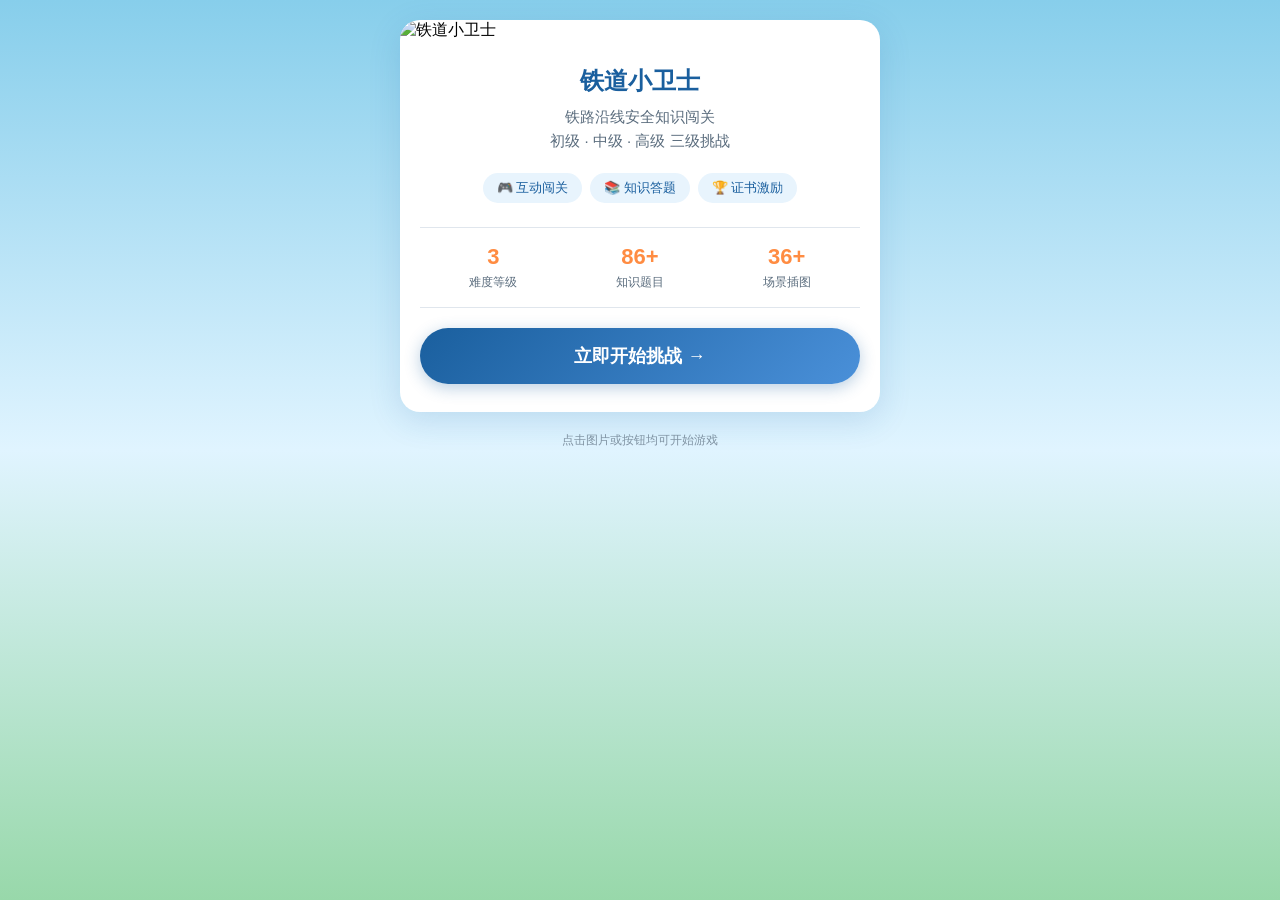
==== promo.html @ 761c8b7b "Add promo landing page" ====
<!DOCTYPE html>
<html lang="zh-CN">
<head>
  <meta charset="UTF-8">
  <meta name="viewport" content="width=device-width, initial-scale=1.0, maximum-scale=1.0, user-scalable=no">
  <meta name="description" content="铁道小卫士 - 铁路沿线安全知识闯关">
  <title>铁道小卫士 · 铁路沿线安全知识闯关</title>
  <style>
    * { margin: 0; padding: 0; box-sizing: border-box; }
    body {
      font-family: "PingFang SC", "Microsoft YaHei", sans-serif;
      background: linear-gradient(180deg, #87CEEB 0%, #E0F4FF 50%, #98D8AA 100%);
      min-height: 100vh;
      display: flex;
      flex-direction: column;
      align-items: center;
      padding: 20px 16px 40px;
    }
    .promo-card {
      width: 100%;
      max-width: 480px;
      background: #fff;
      border-radius: 20px;
      overflow: hidden;
      box-shadow: 0 8px 32px rgba(26, 95, 158, 0.15);
    }
    .promo-image {
      width: 100%;
      display: block;
      cursor: pointer;
    }
    .promo-content {
      padding: 24px 20px 28px;
      text-align: center;
    }
    .promo-title {
      font-size: 24px;
      font-weight: 800;
      color: #1A5F9E;
      margin-bottom: 8px;
    }
    .promo-subtitle {
      font-size: 15px;
      color: #5A6C7D;
      margin-bottom: 20px;
      line-height: 1.6;
    }
    .promo-tags {
      display: flex;
      justify-content: center;
      gap: 8px;
      margin-bottom: 24px;
      flex-wrap: wrap;
    }
    .promo-tag {
      background: #E8F4FD;
      color: #1A5F9E;
      padding: 6px 14px;
      border-radius: 20px;
      font-size: 13px;
      font-weight: 500;
    }
    .start-btn {
      display: block;
      width: 100%;
      padding: 16px 32px;
      background: linear-gradient(135deg, #1A5F9E 0%, #4A90D9 100%);
      color: #fff;
      font-size: 18px;
      font-weight: 700;
      border: none;
      border-radius: 50px;
      cursor: pointer;
      text-decoration: none;
      box-shadow: 0 4px 16px rgba(26, 95, 158, 0.3);
      transition: transform 0.2s, box-shadow 0.2s;
    }
    .start-btn:active {
      transform: scale(0.97);
      box-shadow: 0 2px 8px rgba(26, 95, 158, 0.3);
    }
    .promo-features {
      display: flex;
      justify-content: space-around;
      margin: 24px 0 20px;
      padding: 16px 0;
      border-top: 1px solid #E0E6ED;
      border-bottom: 1px solid #E0E6ED;
    }
    .feature-item {
      text-align: center;
    }
    .feature-num {
      font-size: 22px;
      font-weight: 800;
      color: #FF8C42;
    }
    .feature-label {
      font-size: 12px;
      color: #5A6C7D;
      margin-top: 4px;
    }
    .footer-tip {
      margin-top: 20px;
      text-align: center;
      font-size: 12px;
      color: #5A6C7D;
      opacity: 0.7;
    }
  </style>
</head>
<body>
  <div class="promo-card">
    <img class="promo-image" src="https://cdn.jsdelivr.net/gh/wanderwrs/railway-safety-images@main/images/promo_banner.jpg" alt="铁道小卫士" onclick="startGame()" onerror="this.onerror=null;this.src='images/promo_banner.jpg'" />
    <div class="promo-content">
      <h1 class="promo-title">铁道小卫士</h1>
      <p class="promo-subtitle">铁路沿线安全知识闯关<br/>初级 · 中级 · 高级 三级挑战</p>
      <div class="promo-tags">
        <span class="promo-tag">🎮 互动闯关</span>
        <span class="promo-tag">📚 知识答题</span>
        <span class="promo-tag">🏆 证书激励</span>
      </div>
      <div class="promo-features">
        <div class="feature-item">
          <div class="feature-num">3</div>
          <div class="feature-label">难度等级</div>
        </div>
        <div class="feature-item">
          <div class="feature-num">86+</div>
          <div class="feature-label">知识题目</div>
        </div>
        <div class="feature-item">
          <div class="feature-num">36+</div>
          <div class="feature-label">场景插图</div>
        </div>
      </div>
      <button class="start-btn" onclick="startGame()">立即开始挑战 →</button>
    </div>
  </div>
  <p class="footer-tip">点击图片或按钮均可开始游戏</p>

  <script>
    function startGame() {
      window.location.href = 'index.html';
    }
  </script>
</body>
</html>
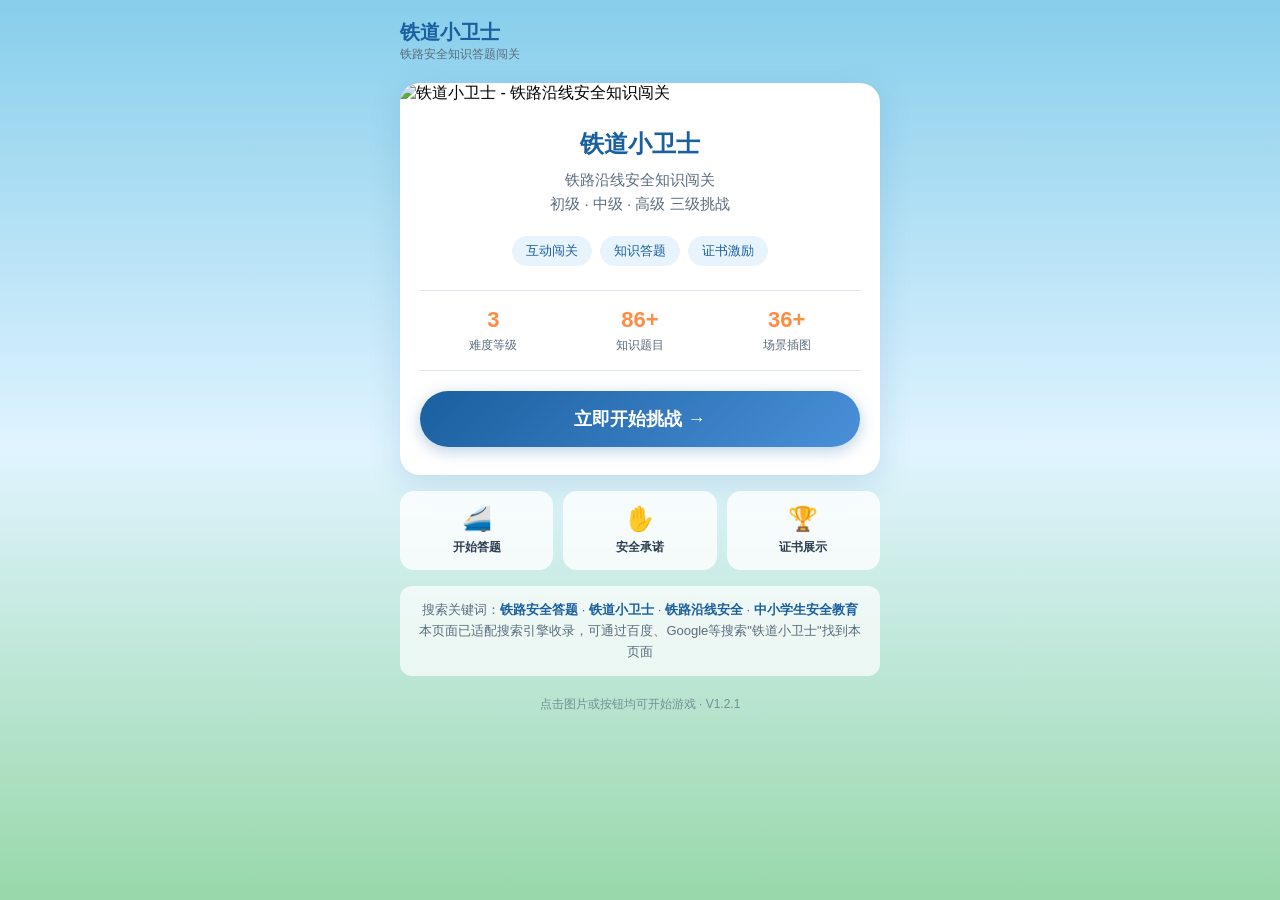
==== commit c0d6dc20: "add logo, SEO, quick nav, structured data to promo page" ====
--- a/promo.html
+++ b/promo.html
@@ -3,8 +3,61 @@
 <head>
   <meta charset="UTF-8">
   <meta name="viewport" content="width=device-width, initial-scale=1.0, maximum-scale=1.0, user-scalable=no">
-  <meta name="description" content="铁道小卫士 - 铁路沿线安全知识闯关">
-  <title>铁道小卫士 · 铁路沿线安全知识闯关</title>
+
+  <!-- ===== SEO 搜索优化 ===== -->
+  <title>铁道小卫士 · 铁路安全知识答题闯关 H5</title>
+  <meta name="description" content="铁道小卫士是一款面向中小学生的铁路沿线安全知识互动答题H5。通过闯关挑战、场景互动、知识问答等形式，学习铁路安全法规和应急常识。初级、中级、高级三级难度，含86+道题目，支持在线答题和证书生成。">
+  <meta name="keywords" content="铁路安全,安全答题,铁路知识,铁道小卫士,铁路沿线安全,中小学生安全教育,铁路普法,安全闯关,在线答题,知识竞赛">
+  <meta name="author" content="铁道小卫士">
+  <meta name="robots" content="index, follow">
+
+  <!-- ===== Open Graph 社交分享 ===== -->
+  <meta property="og:title" content="铁道小卫士 · 铁路安全知识答题闯关">
+  <meta property="og:description" content="面向中小学生的铁路沿线安全知识互动答题H5。闯关挑战、场景互动、知识问答，学习铁路安全法规。">
+  <meta property="og:image" content="https://cdn.jsdelivr.net/gh/wanderwrs/railway-safety-images@main/images/promo_banner_new.jpg">
+  <meta property="og:type" content="website">
+  <meta property="og:url" content="https://wanderwrs.github.io/railway-safety-h5/promo.html">
+  <meta property="og:site_name" content="铁道小卫士">
+
+  <!-- ===== 微信分享 ===== -->
+  <meta name="twitter:card" content="summary_large_image">
+  <meta name="twitter:title" content="铁道小卫士 · 铁路安全知识答题闯关">
+  <meta name="twitter:description" content="面向中小学生的铁路沿线安全知识互动答题H5">
+  <meta name="twitter:image" content="https://cdn.jsdelivr.net/gh/wanderwrs/railway-safety-images@main/images/promo_banner_new.jpg">
+
+  <!-- ===== Favicon ===== -->
+  <link rel="icon" type="image/jpeg" href="https://cdn.jsdelivr.net/gh/wanderwrs/railway-safety-images@main/images/logo.jpg">
+  <link rel="apple-touch-icon" href="https://cdn.jsdelivr.net/gh/wanderwrs/railway-safety-images@main/images/logo.jpg">
+
+  <!-- ===== 结构化数据（搜索引擎收录） ===== -->
+  <script type="application/ld+json">
+  {
+    "@context": "https://schema.org",
+    "@type": "EducationalApplication",
+    "name": "铁道小卫士 - 铁路沿线安全知识闯关",
+    "description": "面向中小学生的铁路沿线安全知识互动答题H5，含初级、中级、高级三个难度等级，86+道知识题目，支持在线答题和证书生成。",
+    "applicationCategory": "EducationalApplication",
+    "operatingSystem": "Web Browser",
+    "url": "https://wanderwrs.github.io/railway-safety-h5/promo.html",
+    "image": "https://cdn.jsdelivr.net/gh/wanderwrs/railway-safety-images@main/images/promo_banner_new.jpg",
+    "offers": {
+      "@type": "Offer",
+      "price": "0",
+      "priceCurrency": "CNY"
+    },
+    "educationalUse": "铁路安全教育",
+    "audience": {
+      "@type": "EducationalAudience",
+      "educationalRole": "学生"
+    },
+    "aggregateRating": {
+      "@type": "AggregateRating",
+      "ratingValue": "5",
+      "ratingCount": "1"
+    }
+  }
+  </script>
+
   <style>
     * { margin: 0; padding: 0; box-sizing: border-box; }
     body {
@@ -16,6 +69,40 @@
       align-items: center;
       padding: 20px 16px 40px;
     }
+
+    /* ===== 顶部 Logo 栏 ===== */
+    .promo-header {
+      display: flex;
+      align-items: center;
+      gap: 12px;
+      margin-bottom: 20px;
+      max-width: 480px;
+      width: 100%;
+    }
+    .promo-logo {
+      width: 48px;
+      height: 48px;
+      border-radius: 12px;
+      object-fit: cover;
+      flex-shrink: 0;
+      box-shadow: 0 2px 12px rgba(26, 95, 158, 0.2);
+    }
+    .promo-logo-text {
+      display: flex;
+      flex-direction: column;
+    }
+    .promo-logo-title {
+      font-size: 20px;
+      font-weight: 800;
+      color: #1A5F9E;
+      line-height: 1.2;
+    }
+    .promo-logo-desc {
+      font-size: 12px;
+      color: #5A6C7D;
+      margin-top: 2px;
+    }
+
     .promo-card {
       width: 100%;
       max-width: 480px;
@@ -107,18 +194,79 @@
       color: #5A6C7D;
       opacity: 0.7;
     }
+
+    /* ===== 搜索引导 ===== */
+    .search-hint {
+      max-width: 480px;
+      width: 100%;
+      margin-top: 16px;
+      padding: 14px 16px;
+      background: rgba(255,255,255,0.7);
+      border-radius: 12px;
+      text-align: center;
+      font-size: 13px;
+      color: #5A6C7D;
+      line-height: 1.6;
+    }
+    .search-hint b {
+      color: #1A5F9E;
+    }
+
+    /* ===== 快速入口按钮 ===== */
+    .quick-nav {
+      display: flex;
+      gap: 10px;
+      max-width: 480px;
+      width: 100%;
+      margin-top: 16px;
+    }
+    .quick-nav-item {
+      flex: 1;
+      display: flex;
+      flex-direction: column;
+      align-items: center;
+      gap: 6px;
+      padding: 14px 8px;
+      background: rgba(255,255,255,0.8);
+      border-radius: 14px;
+      text-decoration: none;
+      transition: all 0.2s;
+    }
+    .quick-nav-item:active {
+      transform: scale(0.96);
+      background: rgba(255,255,255,1);
+    }
+    .quick-nav-icon {
+      font-size: 24px;
+    }
+    .quick-nav-label {
+      font-size: 12px;
+      color: #2C3E50;
+      font-weight: 600;
+    }
   </style>
 </head>
 <body>
+
+  <!-- ===== 顶部 Logo 栏 ===== -->
+  <div class="promo-header">
+    <img class="promo-logo" src="https://cdn.jsdelivr.net/gh/wanderwrs/railway-safety-images@main/images/logo.jpg" alt="铁道小卫士Logo" onerror="this.onerror=null;this.style.display='none'" />
+    <div class="promo-logo-text">
+      <span class="promo-logo-title">铁道小卫士</span>
+      <span class="promo-logo-desc">铁路安全知识答题闯关</span>
+    </div>
+  </div>
+
+  <!-- ===== 推广卡片 ===== -->
   <div class="promo-card">
-    <img class="promo-image" src="https://cdn.jsdelivr.net/gh/wanderwrs/railway-safety-images@main/images/promo_banner.jpg" alt="铁道小卫士" onclick="startGame()" onerror="this.onerror=null;this.src='images/promo_banner.jpg'" />
+    <img class="promo-image" src="https://cdn.jsdelivr.net/gh/wanderwrs/railway-safety-images@main/images/promo_banner_new.jpg" alt="铁道小卫士 - 铁路沿线安全知识闯关" onclick="startGame()" onerror="this.onerror=null;this.src='images/promo_banner_new.jpg'" />
     <div class="promo-content">
       <h1 class="promo-title">铁道小卫士</h1>
       <p class="promo-subtitle">铁路沿线安全知识闯关<br/>初级 · 中级 · 高级 三级挑战</p>
       <div class="promo-tags">
-        <span class="promo-tag">🎮 互动闯关</span>
-        <span class="promo-tag">📚 知识答题</span>
-        <span class="promo-tag">🏆 证书激励</span>
+        <span class="promo-tag">互动闯关</span>
+        <span class="promo-tag">知识答题</span>
+        <span class="promo-tag">证书激励</span>
       </div>
       <div class="promo-features">
         <div class="feature-item">
@@ -137,7 +285,30 @@
       <button class="start-btn" onclick="startGame()">立即开始挑战 →</button>
     </div>
   </div>
-  <p class="footer-tip">点击图片或按钮均可开始游戏</p>
+
+  <!-- ===== 快速入口 ===== -->
+  <div class="quick-nav">
+    <a class="quick-nav-item" href="index.html">
+      <span class="quick-nav-icon">🚄</span>
+      <span class="quick-nav-label">开始答题</span>
+    </a>
+    <a class="quick-nav-item" href="index.html#screen-pledge">
+      <span class="quick-nav-icon">✋</span>
+      <span class="quick-nav-label">安全承诺</span>
+    </a>
+    <a class="quick-nav-item" href="index.html#screen-certificate">
+      <span class="quick-nav-icon">🏆</span>
+      <span class="quick-nav-label">证书展示</span>
+    </a>
+  </div>
+
+  <!-- ===== 搜索引导提示 ===== -->
+  <div class="search-hint">
+    搜索关键词：<b>铁路安全答题</b> · <b>铁道小卫士</b> · <b>铁路沿线安全</b> · <b>中小学生安全教育</b><br/>
+    本页面已适配搜索引擎收录，可通过百度、Google等搜索"铁道小卫士"找到本页面
+  </div>
+
+  <p class="footer-tip">点击图片或按钮均可开始游戏 · V1.2.1</p>
 
   <script>
     function startGame() {
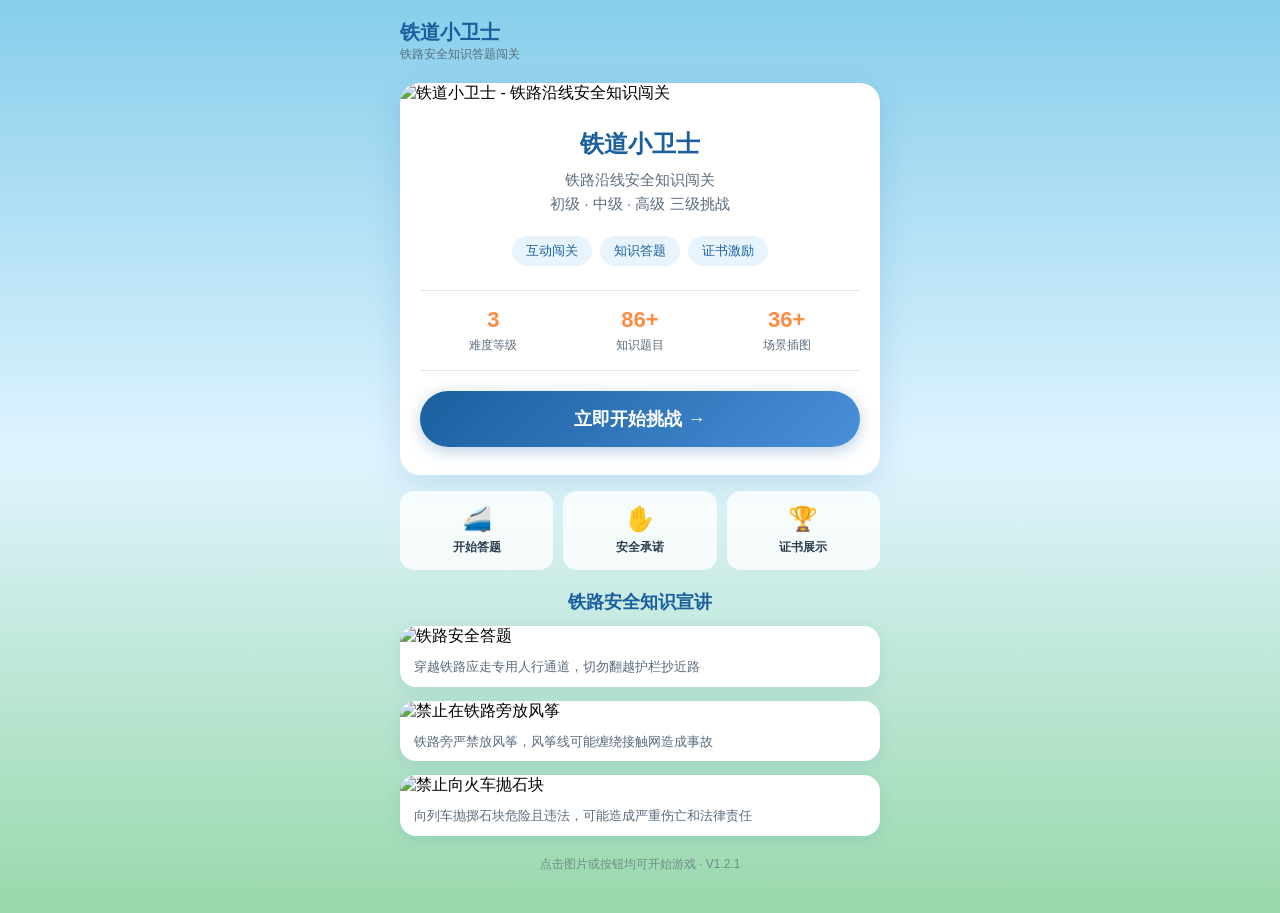
==== commit f485a724: "update promo.html - add knowledge section" ====
--- a/promo.html
+++ b/promo.html
@@ -195,21 +195,39 @@
       opacity: 0.7;
     }
 
-    /* ===== 搜索引导 ===== */
-    .search-hint {
+    /* ===== 铁路知识宣讲 ===== */
+    .promo-knowledge {
       max-width: 480px;
       width: 100%;
-      margin-top: 16px;
-      padding: 14px 16px;
-      background: rgba(255,255,255,0.7);
-      border-radius: 12px;
+      margin-top: 20px;
+    }
+    .knowledge-title {
+      font-size: 18px;
+      font-weight: 800;
+      color: #1A5F9E;
+      margin-bottom: 12px;
       text-align: center;
+    }
+    .knowledge-grid {
+      display: flex;
+      flex-direction: column;
+      gap: 14px;
+    }
+    .knowledge-card {
+      background: #fff;
+      border-radius: 16px;
+      overflow: hidden;
+      box-shadow: 0 4px 16px rgba(26, 95, 158, 0.1);
+    }
+    .knowledge-card img {
+      width: 100%;
+      display: block;
+    }
+    .knowledge-card-text {
+      padding: 10px 14px;
       font-size: 13px;
       color: #5A6C7D;
-      line-height: 1.6;
-    }
-    .search-hint b {
-      color: #1A5F9E;
+      line-height: 1.5;
     }
 
     /* ===== 快速入口按钮 ===== */
@@ -302,10 +320,23 @@
     </a>
   </div>
 
-  <!-- ===== 搜索引导提示 ===== -->
-  <div class="search-hint">
-    搜索关键词：<b>铁路安全答题</b> · <b>铁道小卫士</b> · <b>铁路沿线安全</b> · <b>中小学生安全教育</b><br/>
-    本页面已适配搜索引擎收录，可通过百度、Google等搜索"铁道小卫士"找到本页面
+  <!-- ===== 铁路知识宣讲 ===== -->
+  <div class="promo-knowledge">
+    <h2 class="knowledge-title">铁路安全知识宣讲</h2>
+    <div class="knowledge-grid">
+      <div class="knowledge-card">
+        <img src="https://cdn.jsdelivr.net/gh/wanderwrs/railway-safety-images@main/images/promo_quiz_v2_small.jpg" alt="铁路安全答题" onerror="this.onerror=null;this.src='images/promo_quiz_v2_small.jpg'" />
+        <div class="knowledge-card-text">穿越铁路应走专用人行通道，切勿翻越护栏抄近路</div>
+      </div>
+      <div class="knowledge-card">
+        <img src="https://cdn.jsdelivr.net/gh/wanderwrs/railway-safety-images@main/images/promo_kite_small.jpg" alt="禁止在铁路旁放风筝" onerror="this.onerror=null;this.src='images/promo_kite_small.jpg'" />
+        <div class="knowledge-card-text">铁路旁严禁放风筝，风筝线可能缠绕接触网造成事故</div>
+      </div>
+      <div class="knowledge-card">
+        <img src="https://cdn.jsdelivr.net/gh/wanderwrs/railway-safety-images@main/images/promo_stone_v2_small.jpg" alt="禁止向火车抛石块" onerror="this.onerror=null;this.src='images/promo_stone_v2_small.jpg'" />
+        <div class="knowledge-card-text">向列车抛掷石块危险且违法，可能造成严重伤亡和法律责任</div>
+      </div>
+    </div>
   </div>
 
   <p class="footer-tip">点击图片或按钮均可开始游戏 · V1.2.1</p>
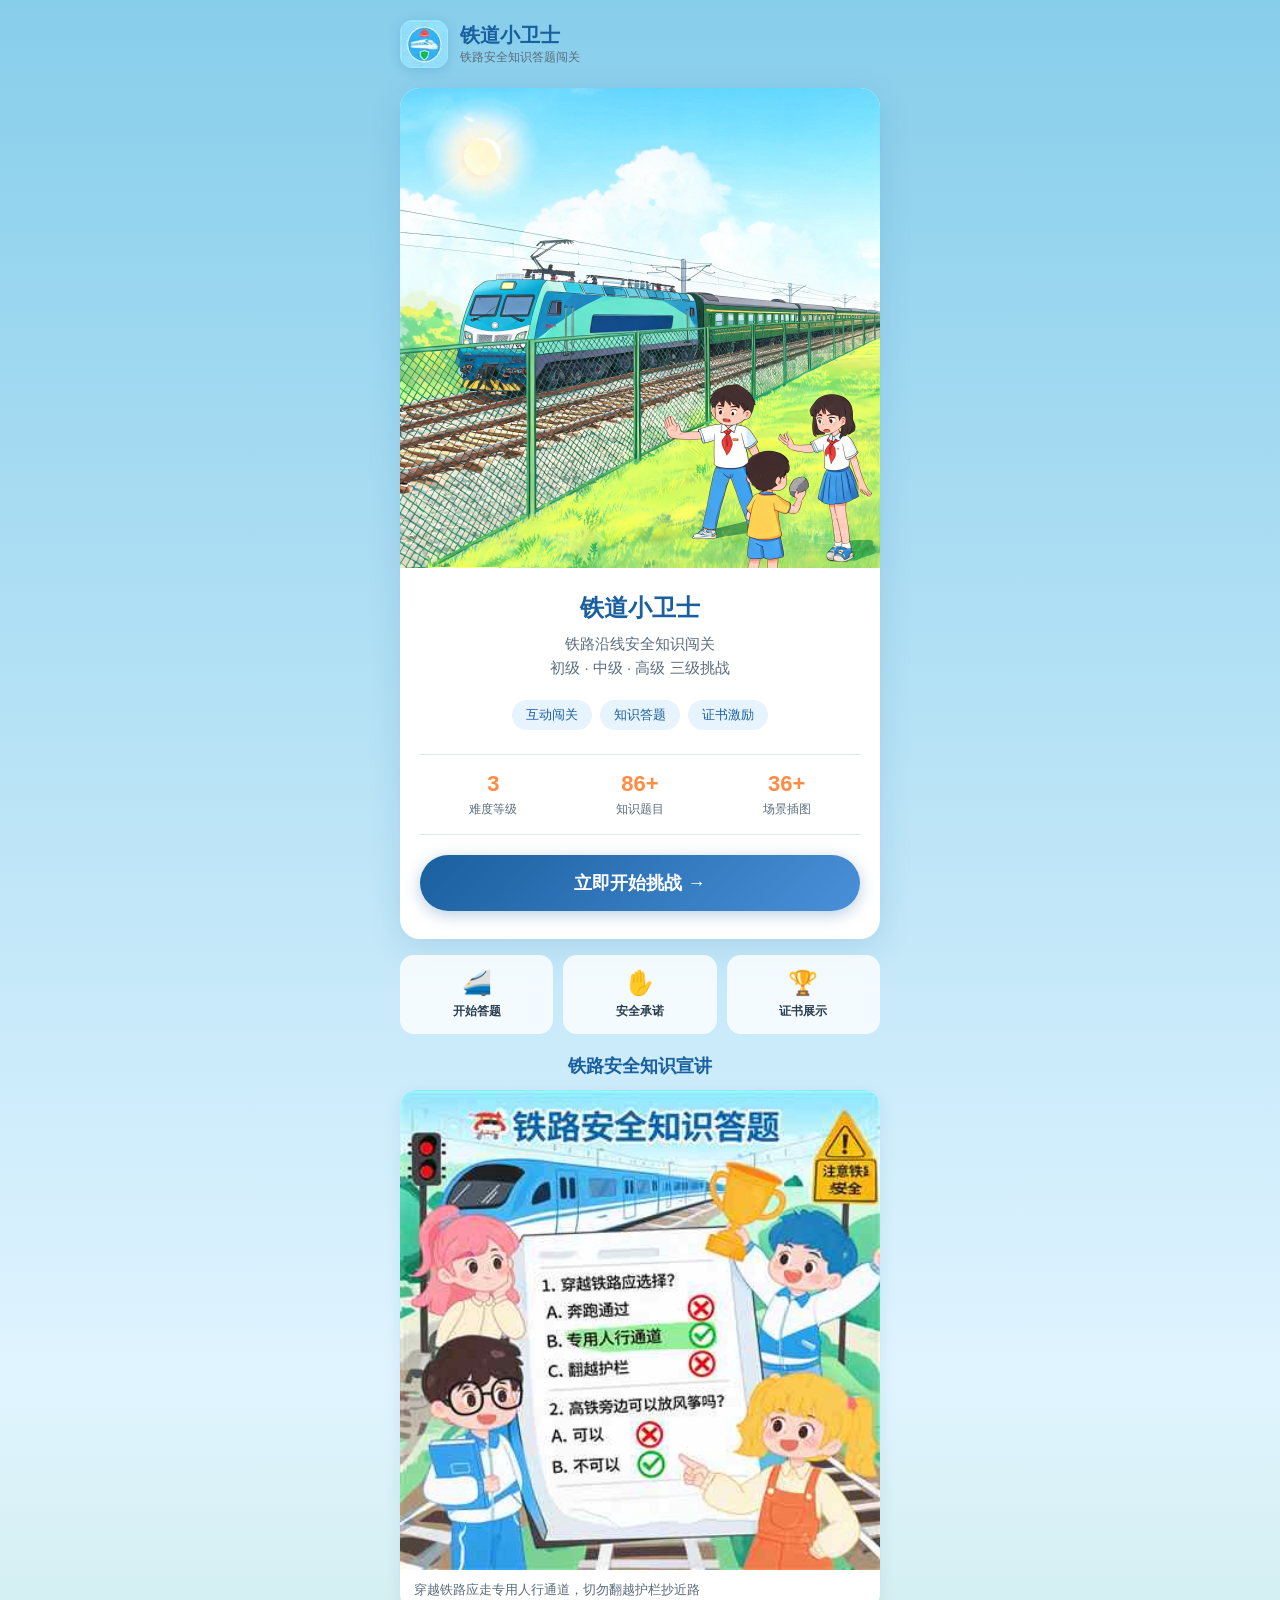
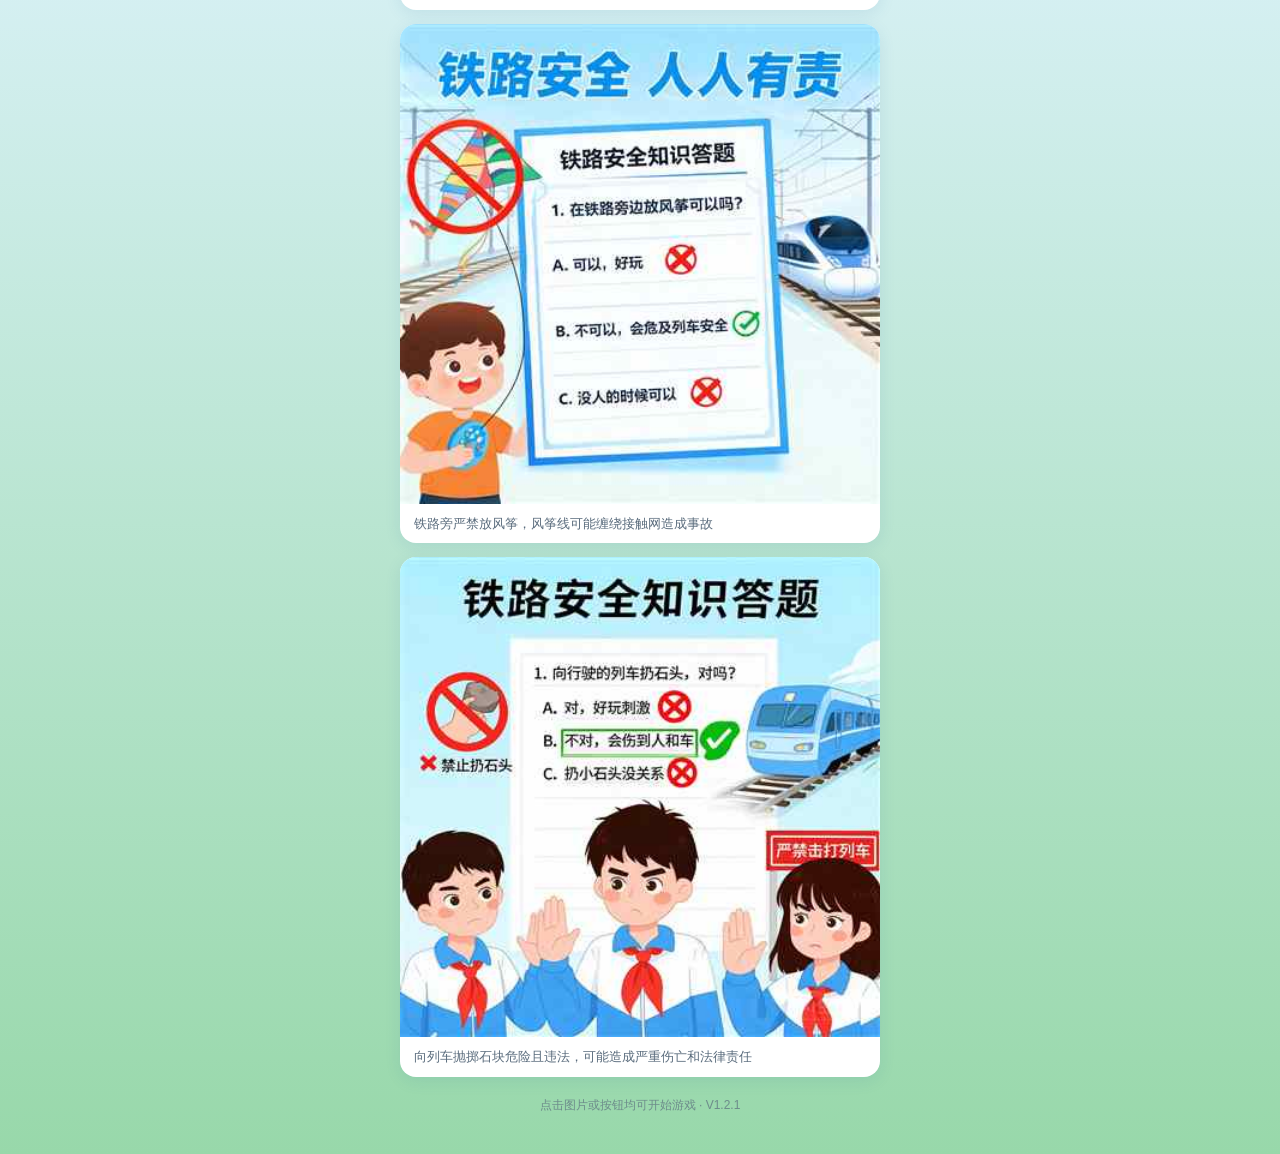
==== commit 27cdb5ae: "Update promo.html: CDN to local image paths" ====
--- a/promo.html
+++ b/promo.html
@@ -14,7 +14,7 @@
   <!-- ===== Open Graph 社交分享 ===== -->
   <meta property="og:title" content="铁道小卫士 · 铁路安全知识答题闯关">
   <meta property="og:description" content="面向中小学生的铁路沿线安全知识互动答题H5。闯关挑战、场景互动、知识问答，学习铁路安全法规。">
-  <meta property="og:image" content="https://cdn.jsdelivr.net/gh/wanderwrs/railway-safety-images@main/images/promo_banner_new.jpg">
+  <meta property="og:image" content="https://wanderwrs.github.io/railway-safety-h5/images/promo_banner_new.jpg">
   <meta property="og:type" content="website">
   <meta property="og:url" content="https://wanderwrs.github.io/railway-safety-h5/promo.html">
   <meta property="og:site_name" content="铁道小卫士">
@@ -23,11 +23,11 @@
   <meta name="twitter:card" content="summary_large_image">
   <meta name="twitter:title" content="铁道小卫士 · 铁路安全知识答题闯关">
   <meta name="twitter:description" content="面向中小学生的铁路沿线安全知识互动答题H5">
-  <meta name="twitter:image" content="https://cdn.jsdelivr.net/gh/wanderwrs/railway-safety-images@main/images/promo_banner_new.jpg">
+  <meta name="twitter:image" content="https://wanderwrs.github.io/railway-safety-h5/images/promo_banner_new.jpg">
 
   <!-- ===== Favicon ===== -->
-  <link rel="icon" type="image/jpeg" href="https://cdn.jsdelivr.net/gh/wanderwrs/railway-safety-images@main/images/logo.jpg">
-  <link rel="apple-touch-icon" href="https://cdn.jsdelivr.net/gh/wanderwrs/railway-safety-images@main/images/logo.jpg">
+  <link rel="icon" type="image/jpeg" href="images/logo.jpg">
+  <link rel="apple-touch-icon" href="images/logo.jpg">
 
   <!-- ===== 结构化数据（搜索引擎收录） ===== -->
   <script type="application/ld+json">
@@ -39,7 +39,7 @@
     "applicationCategory": "EducationalApplication",
     "operatingSystem": "Web Browser",
     "url": "https://wanderwrs.github.io/railway-safety-h5/promo.html",
-    "image": "https://cdn.jsdelivr.net/gh/wanderwrs/railway-safety-images@main/images/promo_banner_new.jpg",
+    "image": "https://wanderwrs.github.io/railway-safety-h5/images/promo_banner_new.jpg",
     "offers": {
       "@type": "Offer",
       "price": "0",
@@ -268,7 +268,7 @@
 
   <!-- ===== 顶部 Logo 栏 ===== -->
   <div class="promo-header">
-    <img class="promo-logo" src="https://cdn.jsdelivr.net/gh/wanderwrs/railway-safety-images@main/images/logo.jpg" alt="铁道小卫士Logo" onerror="this.onerror=null;this.style.display='none'" />
+    <img class="promo-logo" src="images/logo.jpg" alt="铁道小卫士Logo" onerror="this.onerror=null;this.style.display='none'" />
     <div class="promo-logo-text">
       <span class="promo-logo-title">铁道小卫士</span>
       <span class="promo-logo-desc">铁路安全知识答题闯关</span>
@@ -277,7 +277,7 @@
 
   <!-- ===== 推广卡片 ===== -->
   <div class="promo-card">
-    <img class="promo-image" src="https://cdn.jsdelivr.net/gh/wanderwrs/railway-safety-images@main/images/promo_banner_new.jpg" alt="铁道小卫士 - 铁路沿线安全知识闯关" onclick="startGame()" onerror="this.onerror=null;this.src='images/promo_banner_new.jpg'" />
+    <img class="promo-image" src="images/promo_banner_new.jpg" alt="铁道小卫士 - 铁路沿线安全知识闯关" onclick="startGame()" onerror="this.onerror=null;this.src='images/promo_banner_new.jpg'" />
     <div class="promo-content">
       <h1 class="promo-title">铁道小卫士</h1>
       <p class="promo-subtitle">铁路沿线安全知识闯关<br/>初级 · 中级 · 高级 三级挑战</p>
@@ -325,15 +325,15 @@
     <h2 class="knowledge-title">铁路安全知识宣讲</h2>
     <div class="knowledge-grid">
       <div class="knowledge-card">
-        <img src="https://cdn.jsdelivr.net/gh/wanderwrs/railway-safety-images@main/images/promo_quiz_v2_small.jpg" alt="铁路安全答题" onerror="this.onerror=null;this.src='images/promo_quiz_v2_small.jpg'" />
+        <img src="images/promo_quiz_v2_small.jpg" alt="铁路安全答题" onerror="this.onerror=null;this.src='images/promo_quiz_v2_small.jpg'" />
         <div class="knowledge-card-text">穿越铁路应走专用人行通道，切勿翻越护栏抄近路</div>
       </div>
       <div class="knowledge-card">
-        <img src="https://cdn.jsdelivr.net/gh/wanderwrs/railway-safety-images@main/images/promo_kite_small.jpg" alt="禁止在铁路旁放风筝" onerror="this.onerror=null;this.src='images/promo_kite_small.jpg'" />
+        <img src="images/promo_kite_small.jpg" alt="禁止在铁路旁放风筝" onerror="this.onerror=null;this.src='images/promo_kite_small.jpg'" />
         <div class="knowledge-card-text">铁路旁严禁放风筝，风筝线可能缠绕接触网造成事故</div>
       </div>
       <div class="knowledge-card">
-        <img src="https://cdn.jsdelivr.net/gh/wanderwrs/railway-safety-images@main/images/promo_stone_v2_small.jpg" alt="禁止向火车抛石块" onerror="this.onerror=null;this.src='images/promo_stone_v2_small.jpg'" />
+        <img src="images/promo_stone_v2_small.jpg" alt="禁止向火车抛石块" onerror="this.onerror=null;this.src='images/promo_stone_v2_small.jpg'" />
         <div class="knowledge-card-text">向列车抛掷石块危险且违法，可能造成严重伤亡和法律责任</div>
       </div>
     </div>
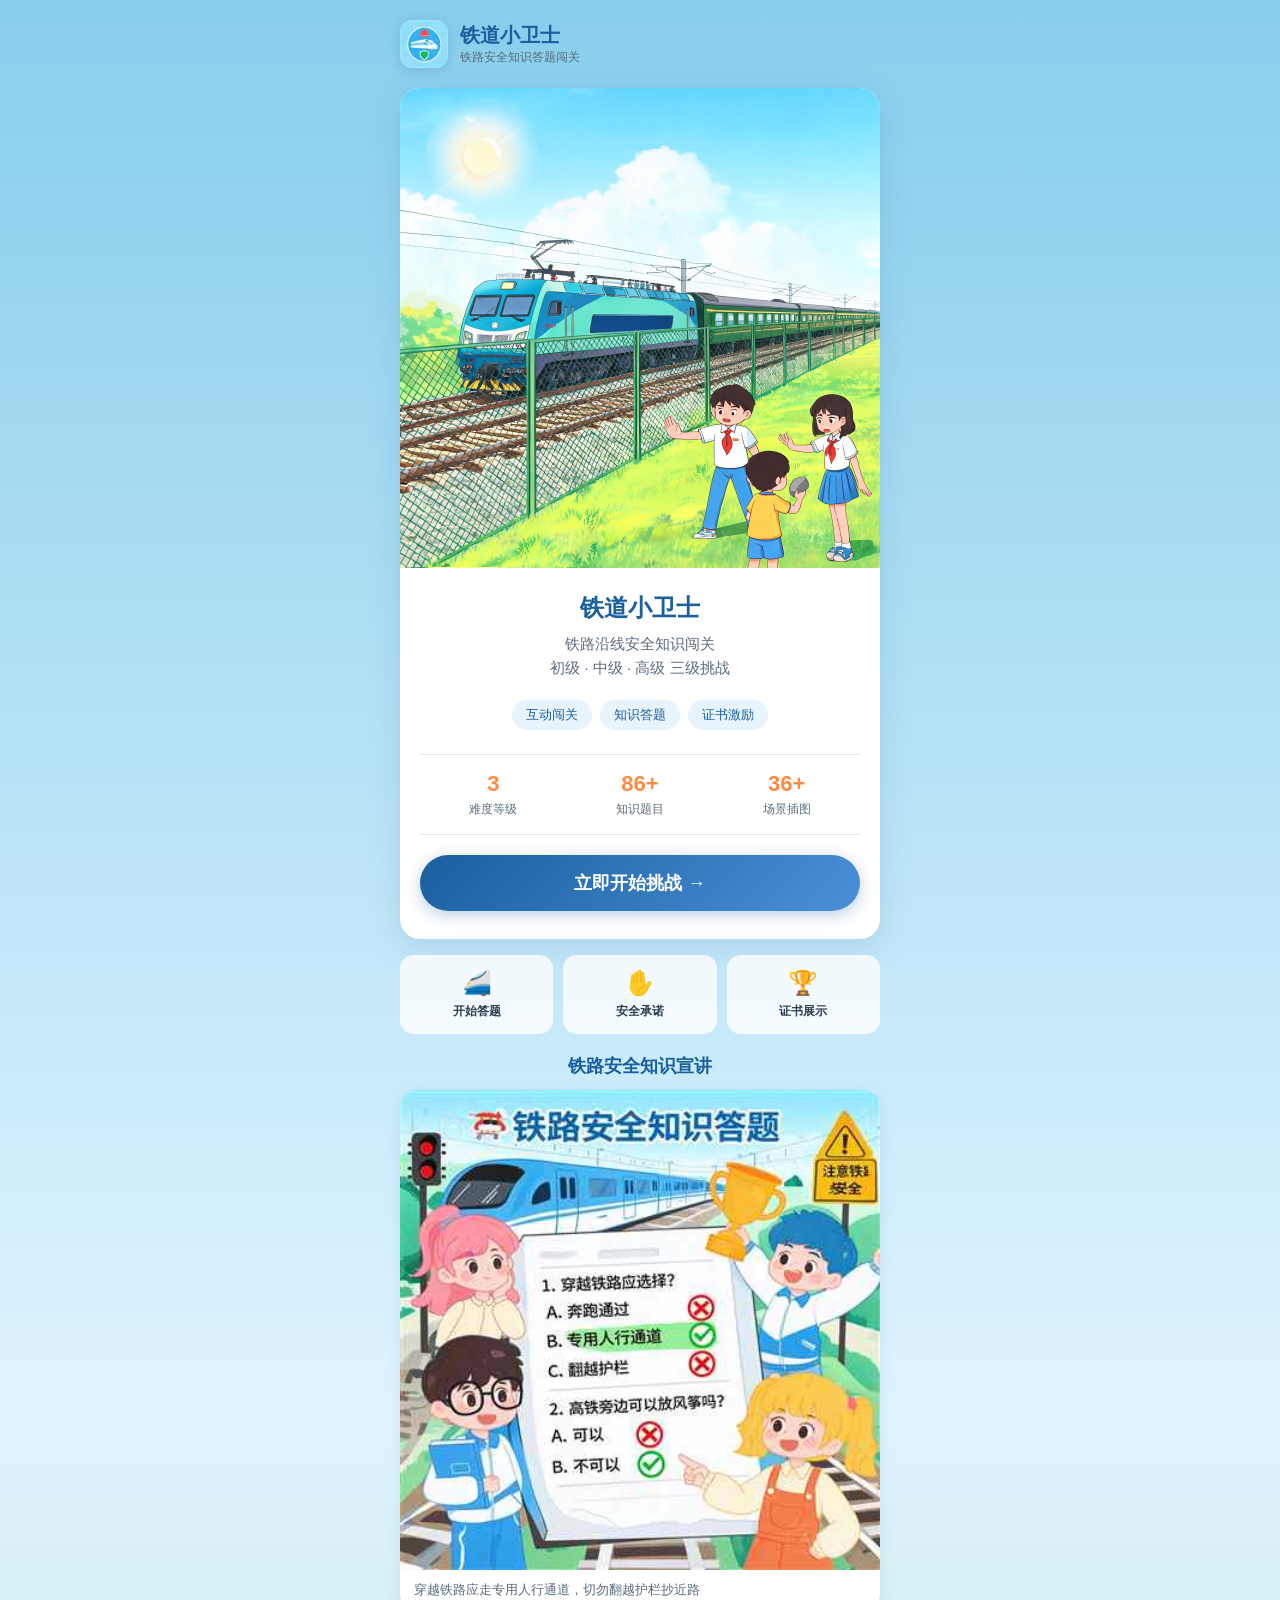
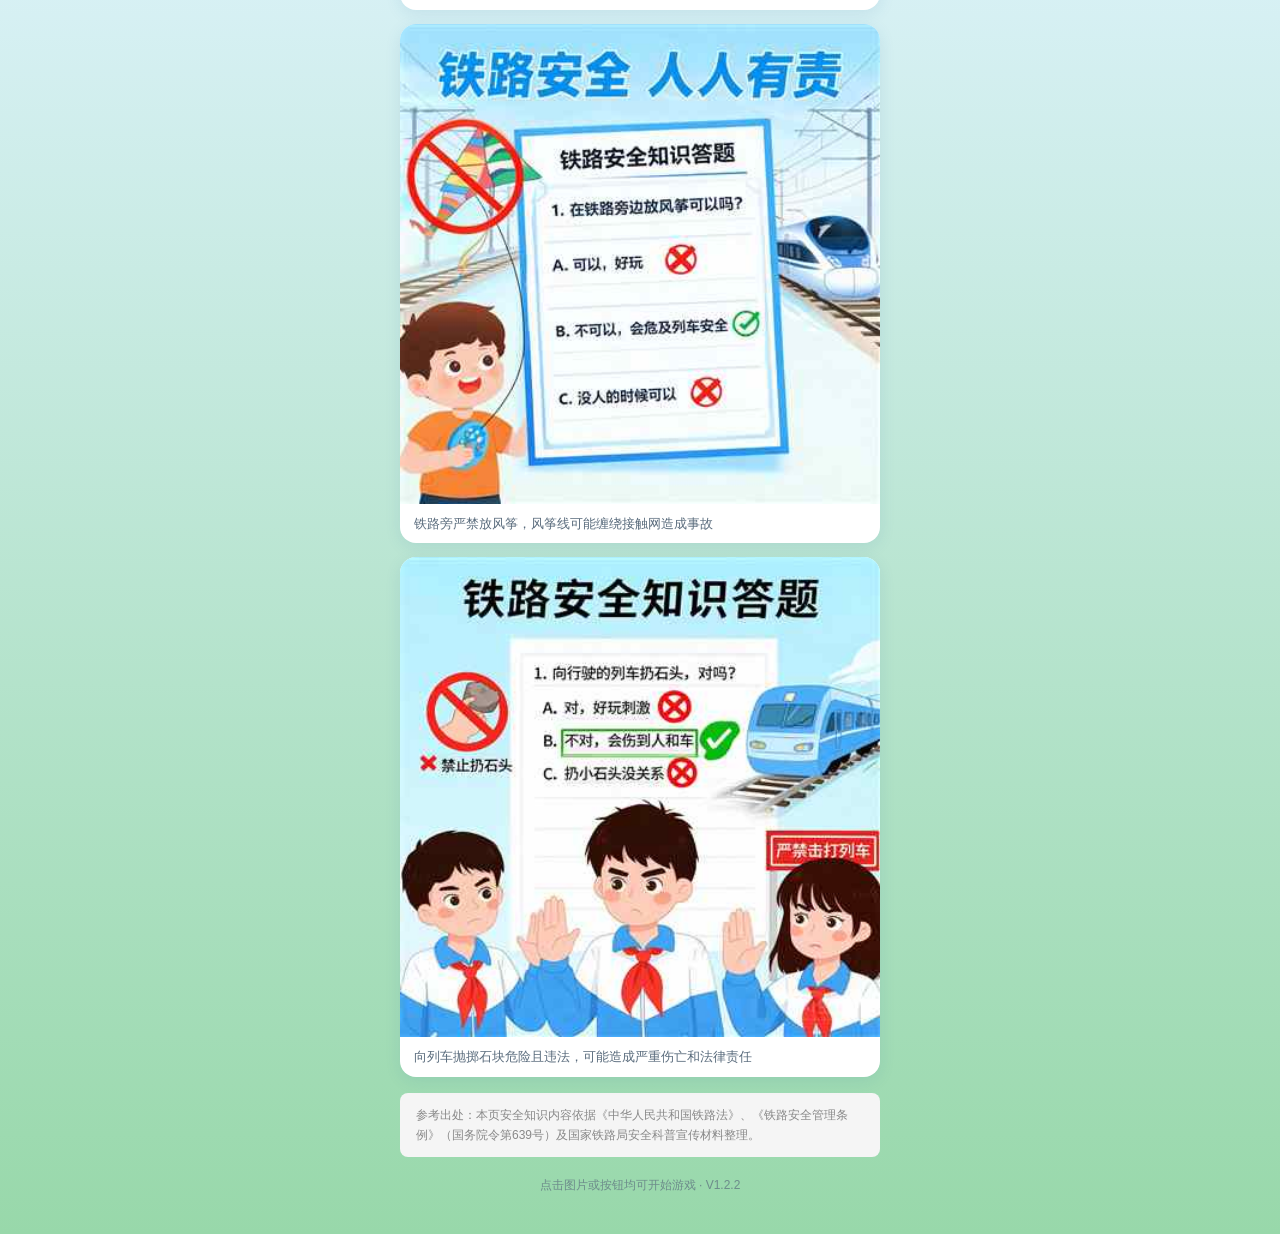
==== commit 374bf940: "Add promo-refs-note source citation; bump to V1.2.2" ====
--- a/promo.html
+++ b/promo.html
@@ -194,6 +194,16 @@
       color: #5A6C7D;
       opacity: 0.7;
     }
+    .promo-refs-note {
+      font-size: 12px;
+      color: #888;
+      line-height: 1.7;
+      padding: 12px 16px;
+      margin: 16px auto 0;
+      background: #f5f5f5;
+      border-radius: 8px;
+      max-width: 600px;
+    }
 
     /* ===== 铁路知识宣讲 ===== */
     .promo-knowledge {
@@ -337,9 +347,10 @@
         <div class="knowledge-card-text">向列车抛掷石块危险且违法，可能造成严重伤亡和法律责任</div>
       </div>
     </div>
+    <p class="promo-refs-note">参考出处：本页安全知识内容依据《中华人民共和国铁路法》、《铁路安全管理条例》（国务院令第639号）及国家铁路局安全科普宣传材料整理。</p>
   </div>
 
-  <p class="footer-tip">点击图片或按钮均可开始游戏 · V1.2.1</p>
+  <p class="footer-tip">点击图片或按钮均可开始游戏 · V1.2.2</p>
 
   <script>
     function startGame() {
